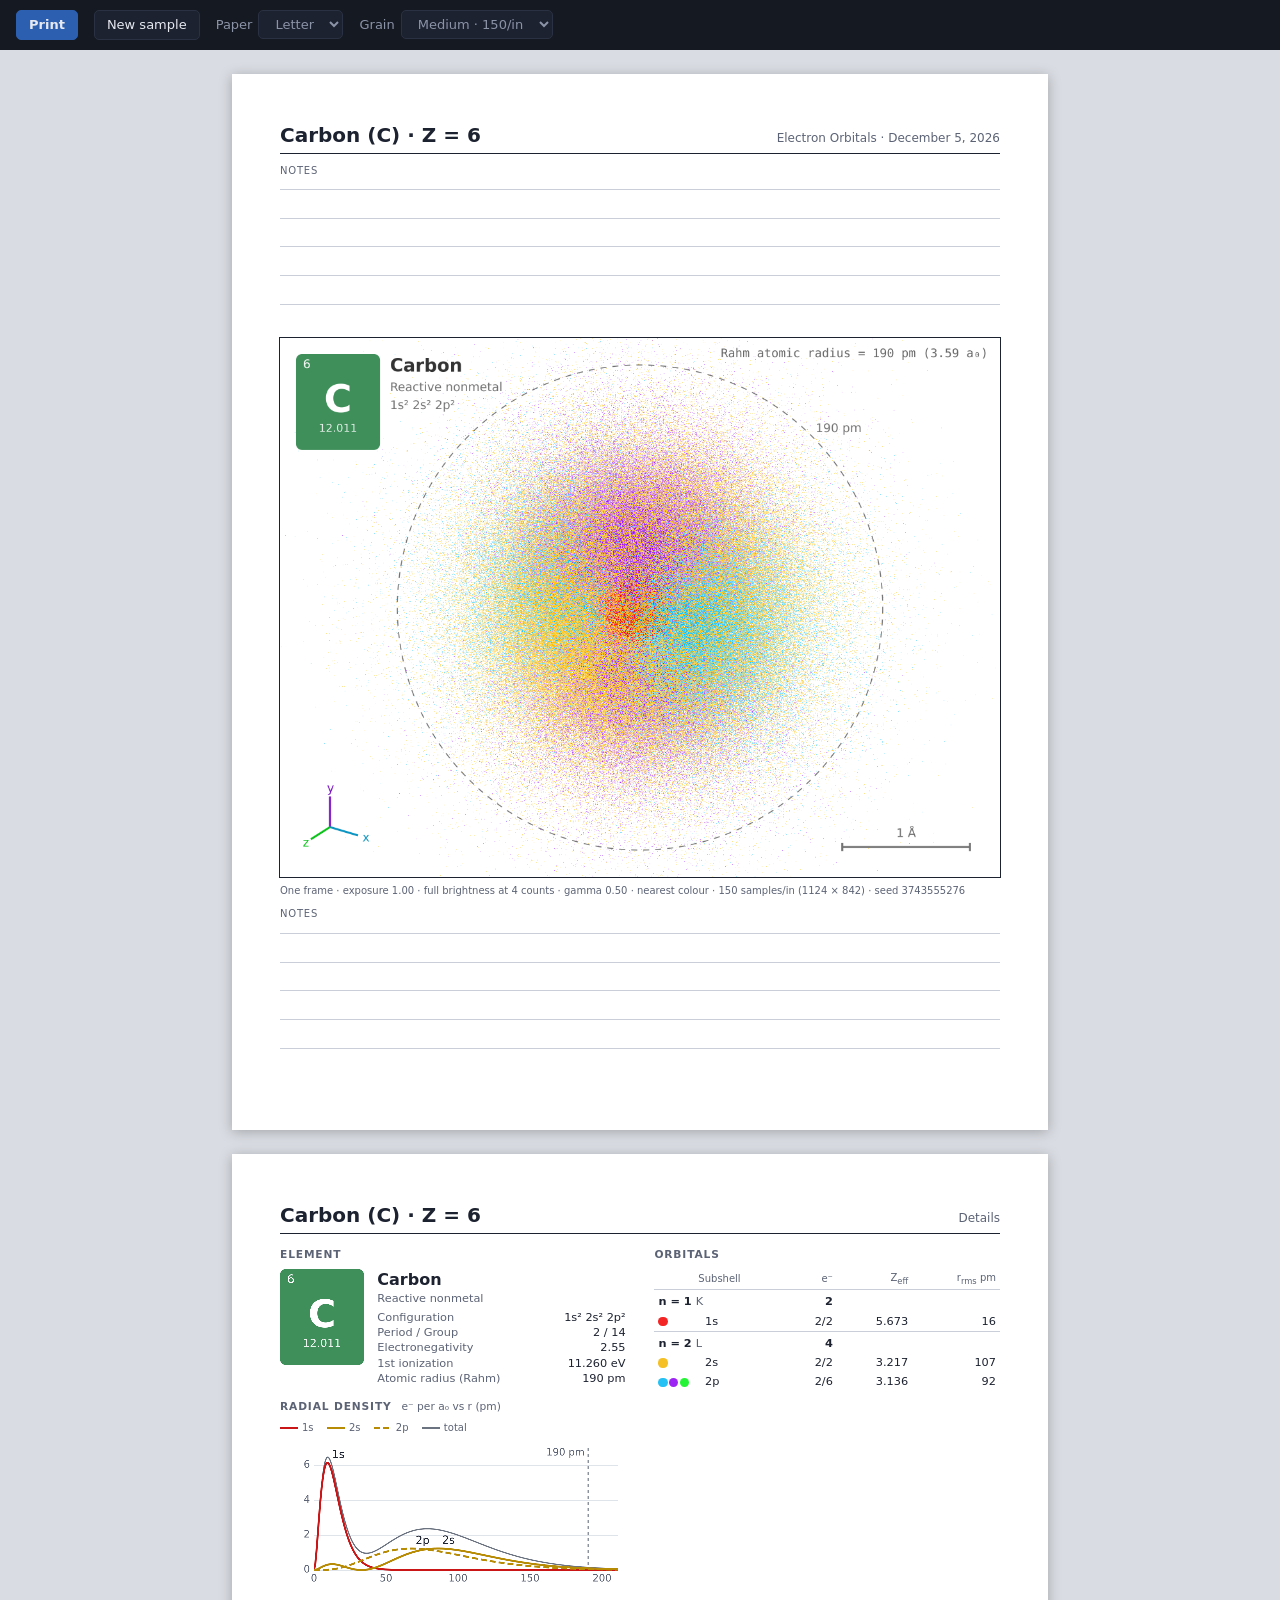
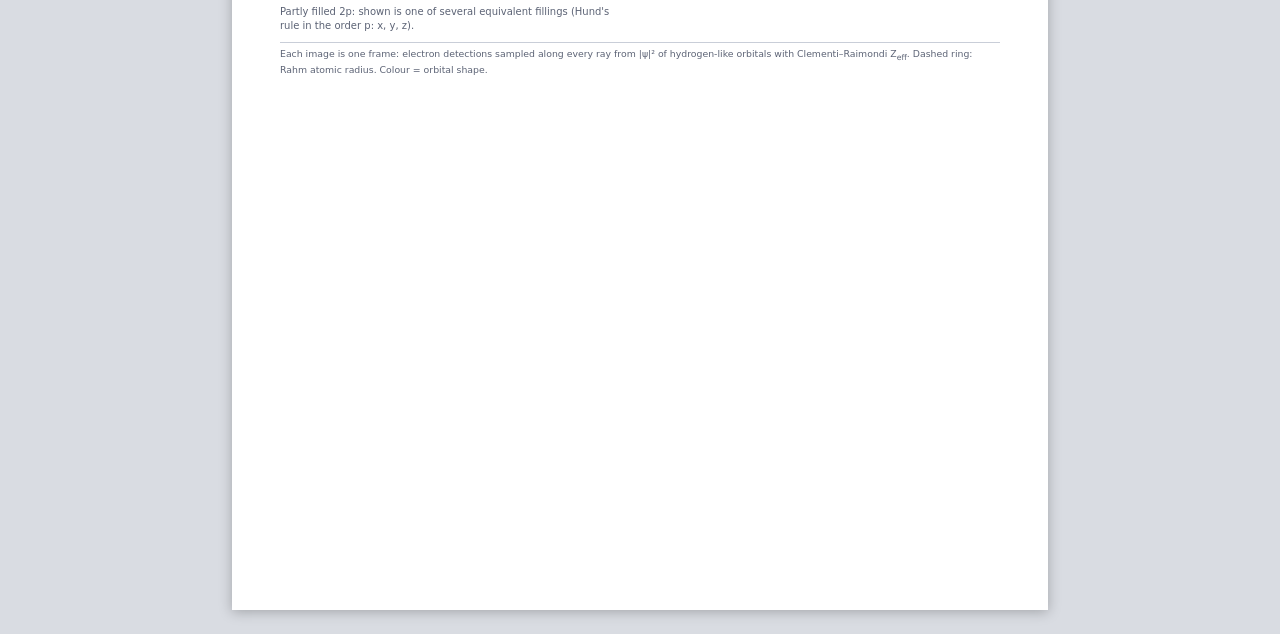
==== print.html @ 96d7a5a1 "Add a print page: the view on white, boxed, with notes space and details The Print… button (or p) op" ====
<!DOCTYPE html>
<html lang="en">
<head>
  <meta charset="utf-8">
  <meta name="viewport" content="width=device-width, initial-scale=1">
  <title>Electron Orbitals · Print</title>
  <link rel="stylesheet" href="css/categories.css">
  <link rel="stylesheet" href="css/print.css">
  <style id="page-size"></style>
</head>
<body>
  <!-- Screen only: the print settings. Opened from the app's Print button,
       which passes the current view in the URL. -->
  <div id="toolbar" class="toolbar">
    <button id="do-print" class="primary">Print</button>
    <button id="resample" title="Draw a new random sample of detections">New sample</button>
    <label>Paper
      <select id="paper">
        <option value="letter">Letter</option>
        <option value="a4">A4</option>
      </select>
    </label>
    <label title="Noise samples per inch on paper (the image itself is 300 pixels per inch)">Grain
      <select id="grain">
        <option value="1">Fine · 300/in</option>
        <option value="2">Medium · 150/in</option>
        <option value="4">Coarse · 75/in</option>
      </select>
    </label>
    <span id="status" class="status" aria-live="polite"></span>
  </div>

  <!-- Page 1: notes, the boxed simulation, notes (the notes share the
       space the image leaves). Page 2: the details. -->
  <article class="sheet page1">
    <header class="head">
      <h1 class="title"></h1>
      <span class="head-right">Electron Orbitals · <span id="date"></span></span>
    </header>

    <section class="notes" aria-label="Notes"><span class="notes-label">Notes</span></section>

    <figure class="sim">
      <div id="sim-box" class="sim-box">
        <img id="sim-img" alt="">
        <div id="error" class="error" hidden></div>
      </div>
      <figcaption id="caption" class="caption"></figcaption>
    </figure>

    <section class="notes" aria-label="Notes"><span class="notes-label">Notes</span></section>
  </article>

  <article class="sheet page2">
    <header class="head">
      <h1 class="title"></h1>
      <span class="head-right">Details</span>
    </header>

    <div class="details">
      <div class="col">
        <section>
          <h2>Element</h2>
          <div id="element-card" class="card"></div>
        </section>
        <section class="radial-sec">
          <h2>Radial density <span class="h2-unit">e⁻ per a₀ vs r (pm)</span></h2>
          <div id="radial-legend" class="radial-legend"></div>
          <canvas id="radial" role="img"
                  aria-label="Radial electron density of each subshell and the total versus distance from the nucleus"></canvas>
        </section>
        <p id="model-notes" class="note"></p>
      </div>
      <div class="col">
        <section>
          <h2>Orbitals</h2>
          <table id="legend" class="legend"></table>
          <p id="hidden-note" class="note" hidden></p>
        </section>
      </div>
    </div>

    <footer class="foot">
      Each image is one frame: electron detections sampled along every ray from |ψ|² of
      hydrogen-like orbitals with Clementi–Raimondi Z<sub>eff</sub>. Dashed ring: Rahm atomic
      radius. Colour = orbital shape.
    </footer>
  </article>

  <script type="module" src="js/print.js"></script>
</body>
</html>
---- css/categories.css ----
/* Periodic-table category colours, shared by the app and the print page.
   js/tile.js reads them (--cat-<slug>) to draw element tiles. */
:root {
  --cat-reactive-nonmetal: #3f8f5a;
  --cat-noble-gas: #6b5bb5;
  --cat-alkali-metal: #b55b4a;
  --cat-alkaline-earth-metal: #b5884a;
  --cat-metalloid: #4a8fb5;
  --cat-halogen: #4ab5a3;
  --cat-lanthanide: #b0628c;
  --cat-post-transition-metal: #6f7f8f;
  --cat-transition-metal: #a8664e;
}
---- css/print.css ----
/* Print page (print.html). On screen the sheet is shown at paper size on a
   grey desk with a toolbar; when printing only the sheet's content remains
   (the @page size and margins are set by js/print.js). --paper-w, --margin
   also come from there. */

:root {
  --ink: #1d2230;
  --muted: #5c6375;
  --rule: #c9ced8;
  --faint: #e6e9ef;
  --paper-w: 8.5in;
  --paper-h: 11in;
  --margin: 0.5in;
}

* { box-sizing: border-box; }

html, body {
  margin: 0;
  background: #d9dce2;
  color: var(--ink);
  font: 10pt/1.35 system-ui, -apple-system, "Segoe UI", sans-serif;
  /* Swatches, tiles and note rules are backgrounds: print them. */
  -webkit-print-color-adjust: exact;
  print-color-adjust: exact;
}

/* ---------------------------------------------------------------- toolbar */
.toolbar {
  position: sticky;
  top: 0;
  z-index: 1;
  display: flex;
  flex-wrap: wrap;
  align-items: center;
  gap: 10px 16px;
  padding: 10px 16px;
  background: #151922;
  color: #e6e9f0;
  font-size: 13px;
}
.toolbar button, .toolbar select {
  font: inherit;
  color: inherit;
  background: #1d2230;
  border: 1px solid #2a3142;
  border-radius: 5px;
  padding: 5px 12px;
  cursor: pointer;
}
.toolbar button:hover, .toolbar select:hover { border-color: #6aa8ff; }
.toolbar button.primary { background: #2c5fb0; border-color: #2c5fb0; font-weight: 600; }
.toolbar label { display: flex; align-items: center; gap: 6px; color: #8b93a7; }
.toolbar .status { color: #8b93a7; }

/* ---------------------------------------------------------------- sheet */
.sheet {
  width: var(--paper-w);
  min-height: var(--paper-h);
  margin: 24px auto;
  padding: var(--margin);
  background: #fff;
  box-shadow: 0 2px 12px rgba(0, 0, 0, 0.25);
}
/* Page 1 is exactly one page: header, notes, image, notes, with the two
   notes areas sharing whatever height the image leaves. */
.page1 {
  height: var(--paper-h);
  display: flex;
  flex-direction: column;
}
.page1 > * { flex: none; }
.page1 > .notes { flex: 1 1 0; min-height: 0.9in; height: auto; }
.page2 .head { margin-bottom: 0.15in; }

.head {
  display: flex;
  align-items: baseline;
  justify-content: space-between;
  gap: 12px;
  border-bottom: 1.5px solid var(--ink);
  padding-bottom: 3pt;
}
.head h1 { margin: 0; font-size: 15pt; font-weight: 650; }
.head-right { color: var(--muted); font-size: 9pt; white-space: nowrap; }

/* Ruled space for handwritten notes. */
.notes {
  position: relative;
  height: 1.2in;
  margin: 0.08in 0;
  background: repeating-linear-gradient(to bottom,
    transparent 0, transparent calc(0.3in - 0.75pt), var(--rule) calc(0.3in - 0.75pt), var(--rule) 0.3in);
}
.notes-label {
  position: absolute;
  top: 2pt;
  left: 0;
  color: var(--muted);
  font-size: 7.5pt;
  letter-spacing: 0.08em;
  text-transform: uppercase;
}

/* The simulation, in a box that marks exactly the bounds of the image. */
.sim { margin: 0; break-inside: avoid; }
.sim-box {
  position: relative;
  outline: 1pt solid var(--ink);   /* outside the image: covers none of it */
  line-height: 0;
  background: #fff;
}
.sim-box img { display: block; width: 100%; height: auto; }
.sim-box img:not([src]) { aspect-ratio: 4 / 3; }
.caption { margin-top: 5pt; color: var(--muted); font-size: 7.5pt; line-height: 1.3; }
.error {
  position: absolute;
  inset: 0;
  display: flex;
  align-items: center;
  justify-content: center;
  padding: 1in;
  color: #b3261e;
  font-size: 10pt;
  line-height: 1.4;
  white-space: pre-wrap;
}
.error[hidden] { display: none; }

/* ---------------------------------------------------------------- details */
.details {
  display: grid;
  grid-template-columns: 1fr 1fr;
  gap: 0.3in;
}
.details section { break-inside: avoid; margin-bottom: 0.14in; }
h2 {
  margin: 0 0 5pt;
  font-size: 8pt;
  font-weight: 600;
  letter-spacing: 0.08em;
  text-transform: uppercase;
  color: var(--muted);
}
.h2-unit { text-transform: none; letter-spacing: 0; font-weight: 400; margin-left: 4pt; }

.card { display: flex; gap: 10pt; align-items: flex-start; }
.card.cmp { display: block; }
.tile { display: block; flex: none; }
.card-info { flex: 1; min-width: 0; }
.card-name { font-size: 12pt; font-weight: 600; }
.card-cat { color: var(--muted); font-size: 8.5pt; margin-bottom: 3pt; }
.info-row { display: flex; justify-content: space-between; gap: 8pt; font-size: 8.5pt; }
.info-row .k { color: var(--muted); white-space: nowrap; }
.info-row .v { text-align: right; }

.cmp-head { display: flex; gap: 10pt; }
.cmp-atom { position: relative; flex: 1; display: flex; gap: 6pt; align-items: flex-start; }
.cmp-atom .badge {
  position: absolute; left: -5pt; top: -5pt;
  width: 13pt; height: 13pt; border-radius: 50%;
  background: var(--ink); color: #fff;
  font: 700 7.5pt/13pt system-ui, sans-serif; text-align: center;
}
.cmp-table { width: 100%; border-collapse: collapse; font-size: 8.5pt; margin-top: 6pt; }
.cmp-table th { color: var(--muted); font-weight: 400; text-align: left; padding: 1.5pt 4pt 1.5pt 0; }
.cmp-table thead th { font-weight: 600; color: var(--ink); text-align: right; }
.cmp-table td { padding: 1.5pt 0 1.5pt 4pt; text-align: right; }

.legend { width: 100%; border-collapse: collapse; font-size: 8.5pt; }
.legend th { font-weight: 500; color: var(--muted); text-align: left; font-size: 7.5pt; }
.legend td, .legend th { padding: 1.5pt 3pt; }
.legend .num { text-align: right; font-variant-numeric: tabular-nums; }
.legend tr.shell td { border-top: 0.75pt solid var(--rule); padding-top: 3pt; font-weight: 600; }
.legend .shell-letter { color: var(--muted); font-weight: 400; }
.legend tr.sub .orb-label { padding-left: 8pt; white-space: nowrap; }
.legend tr.hidden td { color: var(--muted); }
.legend tr.hidden .swatch { opacity: 0.35; }
.legend .tag { color: var(--muted); font-size: 7pt; font-style: italic; }
.legend .swatches { white-space: nowrap; width: 1%; }
.swatch {
  display: inline-block;
  width: 7pt;
  height: 7pt;
  margin-right: 1pt;
  border-radius: 50%;
  vertical-align: middle;
}

.radial-legend {
  display: flex; flex-wrap: wrap; gap: 2pt 10pt;
  font-size: 7.5pt; color: var(--muted); margin-bottom: 3pt;
}
.rl-item svg { vertical-align: middle; margin-right: 3pt; }
#radial { display: block; width: 100%; height: 1.6in; }

.note { color: var(--muted); font-size: 7.5pt; margin: 4pt 0 0; }
.note[hidden] { display: none; }
.foot {
  margin-top: 0.1in;
  padding-top: 4pt;
  border-top: 0.75pt solid var(--rule);
  color: var(--muted);
  font-size: 7pt;
  break-inside: avoid;
}

/* ---------------------------------------------------------------- print */
@media print {
  html, body { background: #fff; }
  .toolbar { display: none; }
  .sheet { width: auto; min-height: 0; margin: 0; padding: 0; box-shadow: none; }
  /* The page box minus a little slack, so rounding never spills page 1
     onto a second sheet. */
  .page1 { height: calc(var(--paper-h) - 2 * var(--margin) - 0.05in); break-after: page; }
}
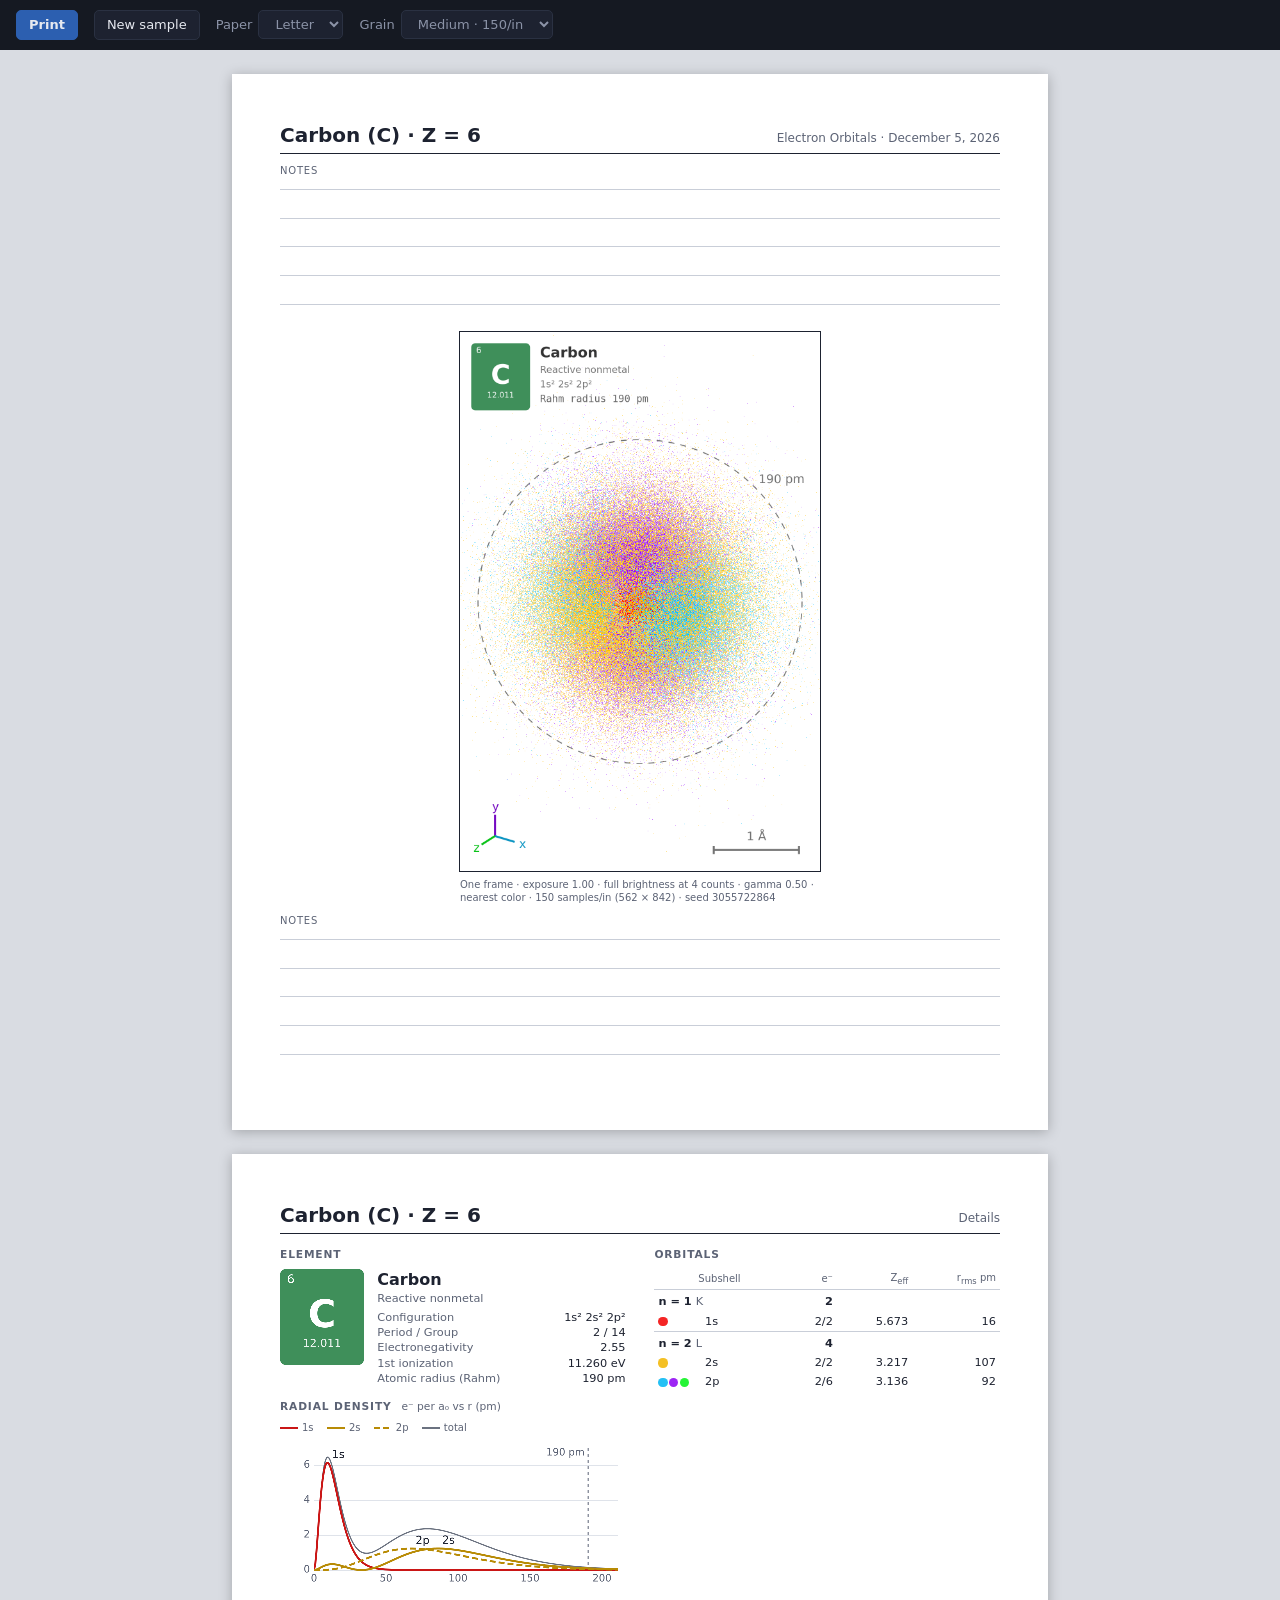
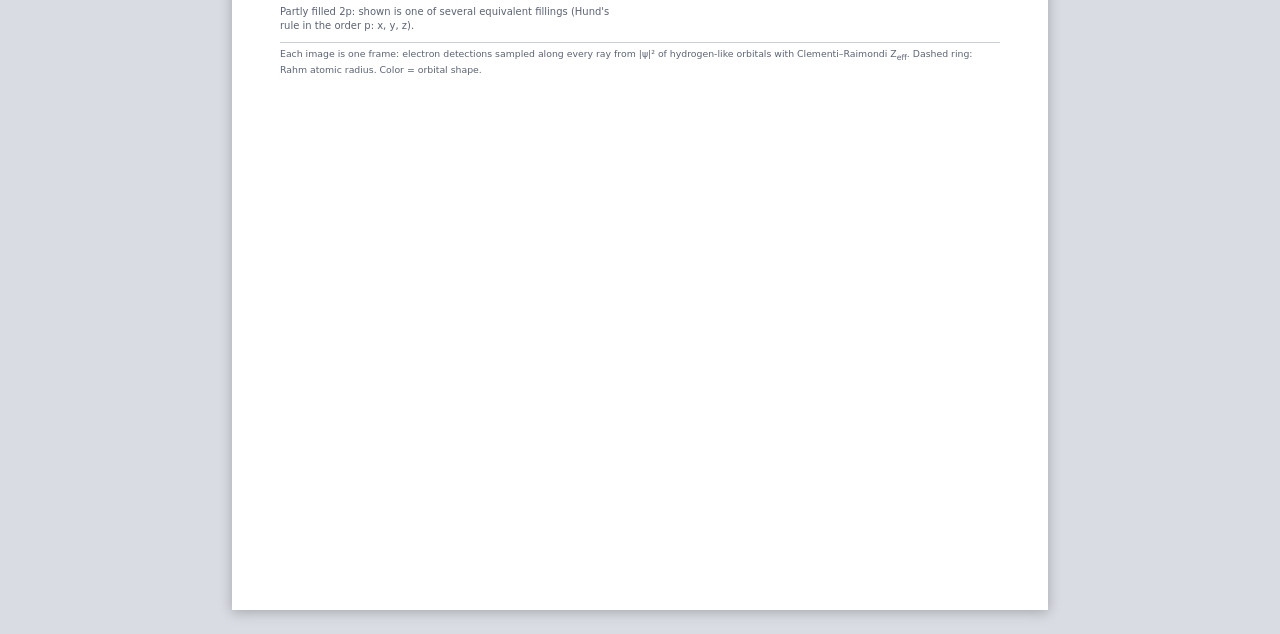
==== commit 0833d3ad: "spell check and code review" ====
--- a/print.html
+++ b/print.html
@@ -83,7 +83,7 @@
     <footer class="foot">
       Each image is one frame: electron detections sampled along every ray from |ψ|² of
       hydrogen-like orbitals with Clementi–Raimondi Z<sub>eff</sub>. Dashed ring: Rahm atomic
-      radius. Colour = orbital shape.
+      radius. Color = orbital shape.
     </footer>
   </article>
 
--- a/css/categories.css
+++ b/css/categories.css
@@ -1,4 +1,4 @@
-/* Periodic-table category colours, shared by the app and the print page.
+/* Periodic-table category colors, shared by the app and the print page.
    js/tile.js reads them (--cat-<slug>) to draw element tiles. */
 :root {
   --cat-reactive-nonmetal: #3f8f5a;
--- a/css/print.css
+++ b/css/print.css
@@ -103,7 +103,8 @@
 }
 
 /* The simulation, in a box that marks exactly the bounds of the image. */
-.sim { margin: 0; break-inside: avoid; }
+/* Width set by js/print.js: the content width, or one pane's for one atom. */
+.sim { margin: 0 auto; max-width: 100%; break-inside: avoid; }
 .sim-box {
   position: relative;
   outline: 1pt solid var(--ink);   /* outside the image: covers none of it */
